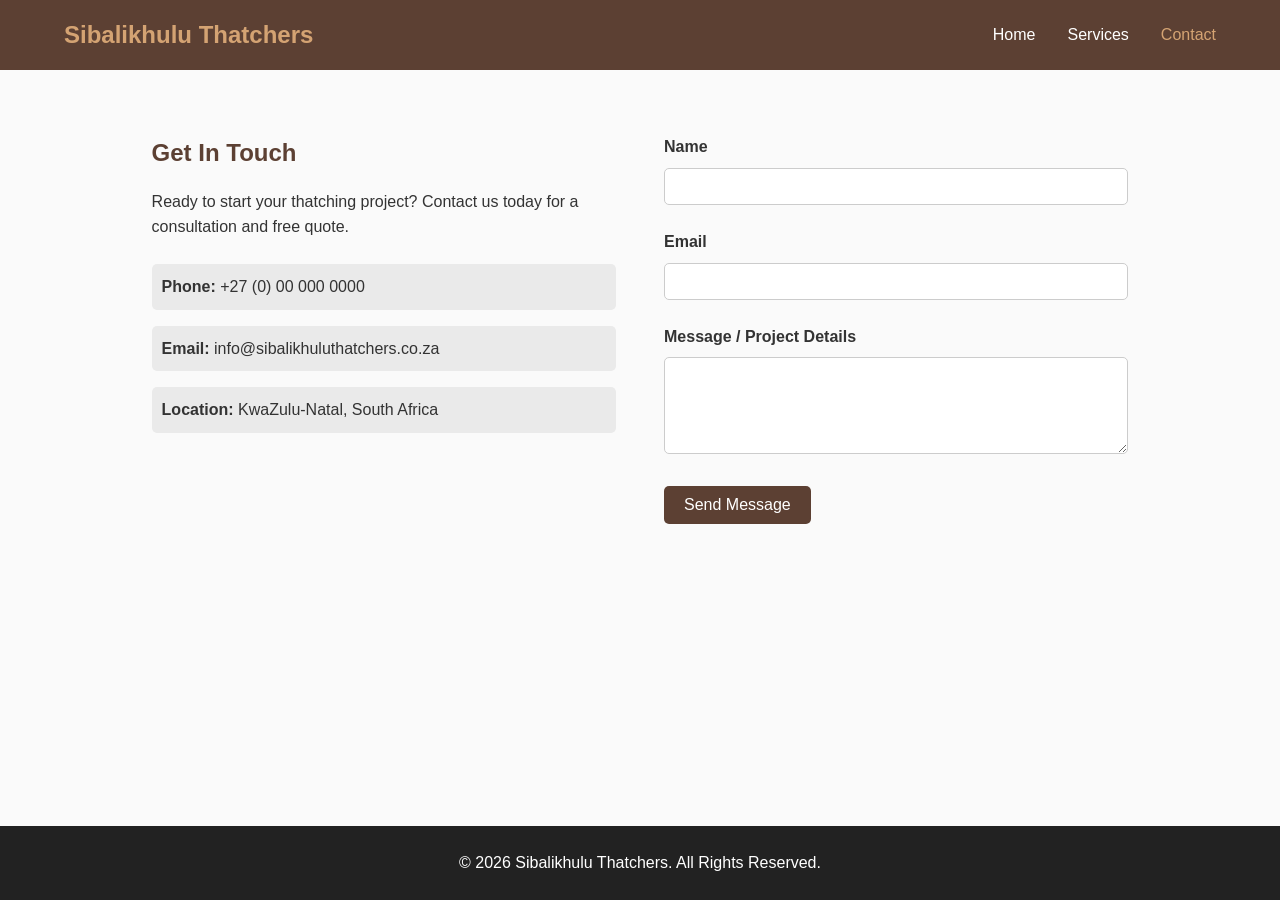
==== contact.html @ 95183551 "initial" ====
<!DOCTYPE html>
<html lang="en">
<head>
    <meta charset="UTF-8">
    <meta name="viewport" content="width=device-width, initial-scale=1.0">
    <title>Contact Us | Sibalikhulu Thatchers</title>
    <link rel="stylesheet" href="css/shared.css">
    <link rel="stylesheet" href="css/contact.css">
</head>
<body>
    <header>
        <nav class="navbar">
            <a href="index.html" class="logo">Sibalikhulu Thatchers</a>
            <ul class="nav-links">
                <li><a href="index.html">Home</a></li>
                <li><a href="services.html">Services</a></li>
                <li><a href="contact.html" class="active">Contact</a></li>
            </ul>
            <div class="burger">
                <div class="line1"></div>
                <div class="line2"></div>
                <div class="line3"></div>
            </div>
        </nav>
    </header>

    <main class="contact-container">
        <div class="contact-info">
            <h2>Get In Touch</h2>
            <p>Ready to start your thatching project? Contact us today for a consultation and free quote.</p>
            <ul>
                <li><strong>Phone:</strong> +27 (0) 00 000 0000</li>
                <li><strong>Email:</strong> info@sibalikhuluthatchers.co.za</li>
                <li><strong>Location:</strong> KwaZulu-Natal, South Africa</li>
            </ul>
        </div>
        
        <div class="contact-form">
            <form action="#" method="POST">
                <div class="form-group">
                    <label for="name">Name</label>
                    <input type="text" id="name" name="name" required>
                </div>
                <div class="form-group">
                    <label for="email">Email</label>
                    <input type="email" id="email" name="email" required>
                </div>
                <div class="form-group">
                    <label for="message">Message / Project Details</label>
                    <textarea id="message" name="message" rows="5" required></textarea>
                </div>
                <button type="submit" class="submit-btn">Send Message</button>
            </form>
        </div>
    </main>

    <footer>
        <p>&copy; 2026 Sibalikhulu Thatchers. All Rights Reserved.</p>
    </footer>

    <script>
        const burger = document.querySelector('.burger');
        const nav = document.querySelector('.nav-links');
        burger.addEventListener('click', () => {
            nav.classList.toggle('nav-active');
            burger.classList.toggle('toggle');
        });
    </script>
</body>
</html>
---- css/shared.css ----
/* css/shared.css */
:root {
    --primary-color: #5C4033; /* Dark Brown */
    --secondary-color: #D4A373; /* Thatch Gold */
    --bg-color: #FAFAFA;
    --text-color: #333333;
    --white: #FFFFFF;
}

* {
    margin: 0;
    padding: 0;
    box-sizing: border-box;
    font-family: 'Segoe UI', Tahoma, Geneva, Verdana, sans-serif;
}

body {
    background-color: var(--bg-color);
    color: var(--text-color);
    line-height: 1.6;
    display: flex;
    flex-direction: column;
    min-height: 100vh;
}

/* Navbar */
header {
    background-color: var(--primary-color);
    color: var(--white);
    padding: 1rem 5%;
    position: sticky;
    top: 0;
    z-index: 1000;
}

.navbar {
    display: flex;
    justify-content: space-between;
    align-items: center;
}

.logo {
    font-size: 1.5rem;
    font-weight: bold;
    color: var(--secondary-color);
    text-decoration: none;
}

.nav-links {
    list-style: none;
    display: flex;
    gap: 2rem;
}

.nav-links li a {
    color: var(--white);
    text-decoration: none;
    font-weight: 500;
    transition: color 0.3s;
}

.nav-links li a:hover,
.nav-links li a.active {
    color: var(--secondary-color);
}

/* Burger Menu */
.burger {
    display: none;
    cursor: pointer;
}

.burger div {
    width: 25px;
    height: 3px;
    background-color: var(--white);
    margin: 5px;
    transition: all 0.3s ease;
}

/* Footer */
footer {
    background-color: #222;
    color: var(--white);
    text-align: center;
    padding: 1.5rem;
    margin-top: auto;
}

/* Mobile Responsiveness */
@media screen and (max-width: 768px) {
    .nav-links {
        position: absolute;
        right: 0px;
        height: 100vh;
        top: 60px;
        background-color: var(--primary-color);
        display: flex;
        flex-direction: column;
        align-items: center;
        width: 50%;
        transform: translateX(100%);
        transition: transform 0.4s ease-in;
    }

    .nav-links li {
        margin-top: 2rem;
    }

    .burger {
        display: block;
    }

    .nav-active {
        transform: translateX(0%);
    }

    .toggle .line1 {
        transform: rotate(-45deg) translate(-5px, 6px);
    }
    .toggle .line2 {
        opacity: 0;
    }
    .toggle .line3 {
        transform: rotate(45deg) translate(-5px, -6px);
    }
}
---- css/contact.css ----
/* css/contact.css */
.contact-container {
    display: flex;
    flex-wrap: wrap;
    gap: 3rem;
    padding: 4rem 5%;
    max-width: 1200px;
    margin: 0 auto;
}

.contact-info, .contact-form {
    flex: 1;
    min-width: 300px;
}

.contact-info h2 {
    color: var(--primary-color);
    margin-bottom: 1rem;
}

.contact-info p {
    margin-bottom: 1.5rem;
}

.contact-info ul {
    list-style: none;
}

.contact-info li {
    margin-bottom: 1rem;
    padding: 10px;
    background: #EAEAEA;
    border-radius: 5px;
}

.form-group {
    margin-bottom: 1.5rem;
}

.form-group label {
    display: block;
    margin-bottom: 0.5rem;
    font-weight: bold;
}

.form-group input,
.form-group textarea {
    width: 100%;
    padding: 10px;
    border: 1px solid #ccc;
    border-radius: 5px;
    font-family: inherit;
}

.submit-btn {
    background-color: var(--primary-color);
    color: var(--white);
    padding: 10px 20px;
    border: none;
    border-radius: 5px;
    cursor: pointer;
    font-size: 1rem;
    transition: background 0.3s;
}

.submit-btn:hover {
    background-color: var(--secondary-color);
    color: var(--primary-color);
}
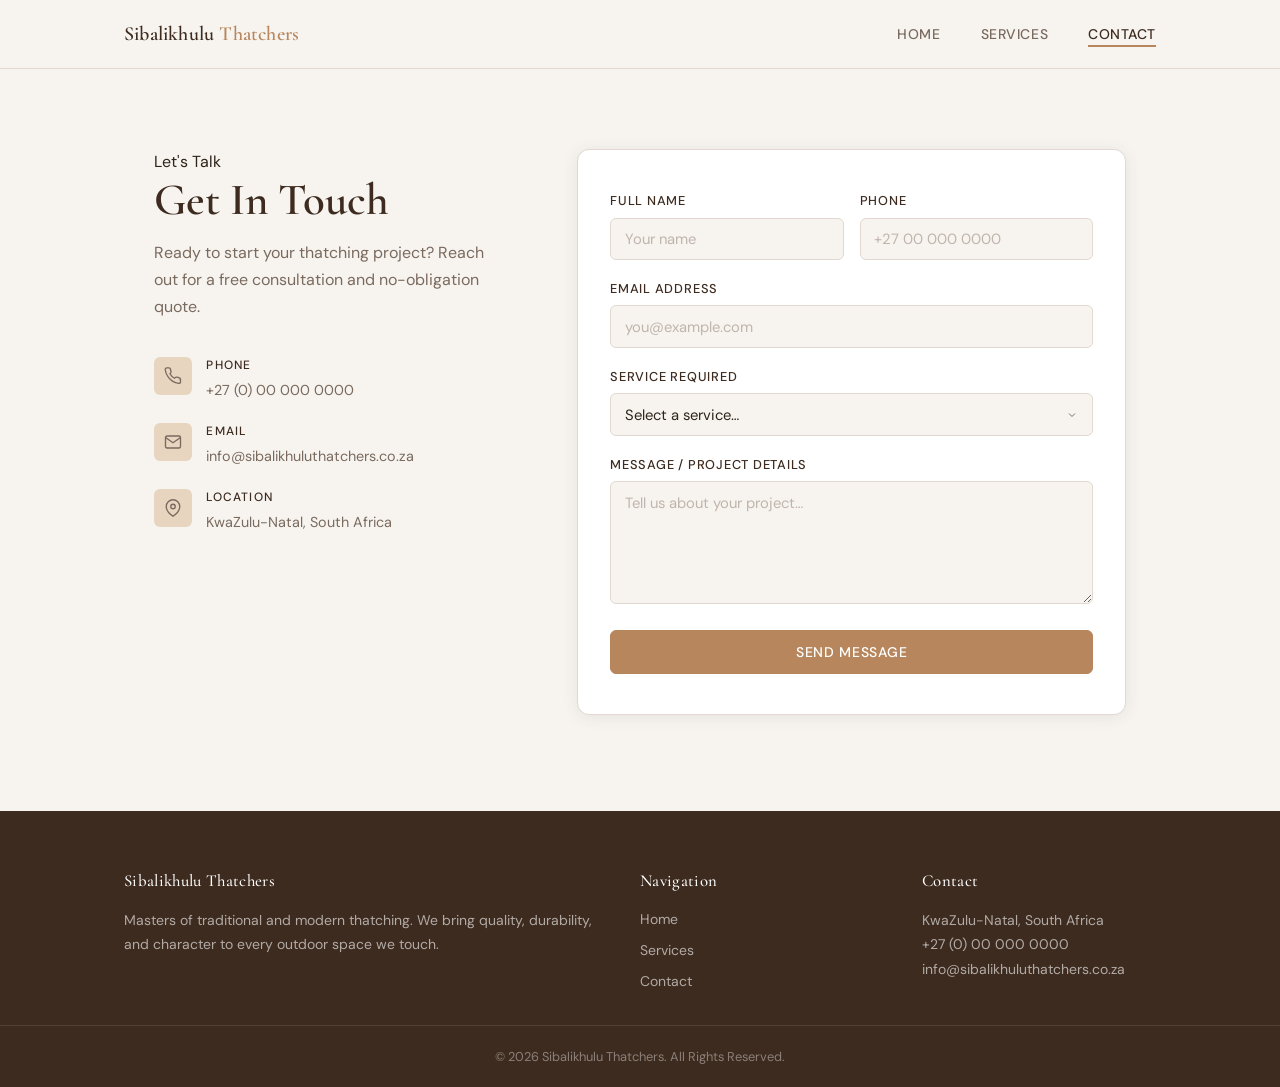
==== commit 757fb0cb: "updated ui" ====
--- a/contact.html
+++ b/contact.html
@@ -1,70 +1,96 @@
 <!DOCTYPE html>
 <html lang="en">
 <head>
-    <meta charset="UTF-8">
-    <meta name="viewport" content="width=device-width, initial-scale=1.0">
-    <title>Contact Us | Sibalikhulu Thatchers</title>
-    <link rel="stylesheet" href="css/shared.css">
-    <link rel="stylesheet" href="css/contact.css">
+  <meta charset="UTF-8">
+  <meta name="viewport" content="width=device-width, initial-scale=1.0">
+  <title>Contact Us | Sibalikhulu Thatchers</title>
+  <meta name="description" content="Get in touch with Sibalikhulu Thatchers for a free quote on rondavels, lapas, gazebos, and thatched structures in KwaZulu-Natal.">
+  <link rel="preconnect" href="https://fonts.googleapis.com">
+  <link rel="preconnect" href="https://fonts.gstatic.com" crossorigin>
+  <link href="https://fonts.googleapis.com/css2?family=Cormorant+Garamond:ital,wght@0,400;0,500;0,600;1,400&family=DM+Sans:wght@300;400;500&display=swap" rel="stylesheet">
+  <link rel="stylesheet" href="css/shared.css">
+  <link rel="stylesheet" href="css/contact.css">
 </head>
 <body>
-    <header>
-        <nav class="navbar">
-            <a href="index.html" class="logo">Sibalikhulu Thatchers</a>
-            <ul class="nav-links">
-                <li><a href="index.html">Home</a></li>
-                <li><a href="services.html">Services</a></li>
-                <li><a href="contact.html" class="active">Contact</a></li>
-            </ul>
-            <div class="burger">
-                <div class="line1"></div>
-                <div class="line2"></div>
-                <div class="line3"></div>
+
+  <main>
+
+    <section class="contact-wrap">
+      <div class="contact-info">
+        <p class="section-label">Let's Talk</p>
+        <h1>Get In Touch</h1>
+        <p class="contact-intro">Ready to start your thatching project? Reach out for a free consultation and no-obligation quote.</p>
+
+        <ul class="contact-details">
+          <li>
+            <span class="detail-icon">
+              <svg width="18" height="18" viewBox="0 0 24 24" fill="none" stroke="currentColor" stroke-width="1.8"><path d="M22 16.92v3a2 2 0 0 1-2.18 2 19.79 19.79 0 0 1-8.63-3.07A19.5 19.5 0 0 1 4.69 12a19.79 19.79 0 0 1-3.07-8.67A2 2 0 0 1 3.6 1.2h3a2 2 0 0 1 2 1.72 12.84 12.84 0 0 0 .7 2.81 2 2 0 0 1-.45 2.11L7.91 9a16 16 0 0 0 6 6l1.17-.93a2 2 0 0 1 2.11-.45 12.84 12.84 0 0 0 2.81.7A2 2 0 0 1 21.73 16.92z"/></svg>
+            </span>
+            <div>
+              <strong>Phone</strong>
+              <span>+27 (0) 00 000 0000</span>
             </div>
-        </nav>
-    </header>
+          </li>
+          <li>
+            <span class="detail-icon">
+              <svg width="18" height="18" viewBox="0 0 24 24" fill="none" stroke="currentColor" stroke-width="1.8"><path d="M4 4h16c1.1 0 2 .9 2 2v12c0 1.1-.9 2-2 2H4c-1.1 0-2-.9-2-2V6c0-1.1.9-2 2-2z"/><polyline points="22,6 12,13 2,6"/></svg>
+            </span>
+            <div>
+              <strong>Email</strong>
+              <span>info@sibalikhuluthatchers.co.za</span>
+            </div>
+          </li>
+          <li>
+            <span class="detail-icon">
+              <svg width="18" height="18" viewBox="0 0 24 24" fill="none" stroke="currentColor" stroke-width="1.8"><path d="M21 10c0 7-9 13-9 13s-9-6-9-13a9 9 0 0 1 18 0z"/><circle cx="12" cy="10" r="3"/></svg>
+            </span>
+            <div>
+              <strong>Location</strong>
+              <span>KwaZulu-Natal, South Africa</span>
+            </div>
+          </li>
+        </ul>
+      </div>
 
-    <main class="contact-container">
-        <div class="contact-info">
-            <h2>Get In Touch</h2>
-            <p>Ready to start your thatching project? Contact us today for a consultation and free quote.</p>
-            <ul>
-                <li><strong>Phone:</strong> +27 (0) 00 000 0000</li>
-                <li><strong>Email:</strong> info@sibalikhuluthatchers.co.za</li>
-                <li><strong>Location:</strong> KwaZulu-Natal, South Africa</li>
-            </ul>
-        </div>
-        
-        <div class="contact-form">
-            <form action="#" method="POST">
-                <div class="form-group">
-                    <label for="name">Name</label>
-                    <input type="text" id="name" name="name" required>
-                </div>
-                <div class="form-group">
-                    <label for="email">Email</label>
-                    <input type="email" id="email" name="email" required>
-                </div>
-                <div class="form-group">
-                    <label for="message">Message / Project Details</label>
-                    <textarea id="message" name="message" rows="5" required></textarea>
-                </div>
-                <button type="submit" class="submit-btn">Send Message</button>
-            </form>
-        </div>
-    </main>
+      <div class="contact-form-wrap">
+        <form class="contact-form" action="#" method="POST" novalidate>
+          <div class="form-row">
+            <div class="form-group">
+              <label for="name">Full Name</label>
+              <input type="text" id="name" name="name" placeholder="Your name" required>
+            </div>
+            <div class="form-group">
+              <label for="phone">Phone</label>
+              <input type="tel" id="phone" name="phone" placeholder="+27 00 000 0000">
+            </div>
+          </div>
+          <div class="form-group">
+            <label for="email">Email Address</label>
+            <input type="email" id="email" name="email" placeholder="you@example.com" required>
+          </div>
+          <div class="form-group">
+            <label for="service">Service Required</label>
+            <select id="service" name="service">
+              <option value="" disabled selected>Select a service…</option>
+              <option>Rondavel Construction</option>
+              <option>Lapa / Gazebo</option>
+              <option>New Build</option>
+              <option>Maintenance &amp; Repairs</option>
+              <option>Lodge / Commercial</option>
+              <option>Other</option>
+            </select>
+          </div>
+          <div class="form-group">
+            <label for="message">Message / Project Details</label>
+            <textarea id="message" name="message" rows="5" placeholder="Tell us about your project…" required></textarea>
+          </div>
+          <button type="submit" class="btn submit-btn">Send Message</button>
+        </form>
+      </div>
+    </section>
 
-    <footer>
-        <p>&copy; 2026 Sibalikhulu Thatchers. All Rights Reserved.</p>
-    </footer>
+  </main>
 
-    <script>
-        const burger = document.querySelector('.burger');
-        const nav = document.querySelector('.nav-links');
-        burger.addEventListener('click', () => {
-            nav.classList.toggle('nav-active');
-            burger.classList.toggle('toggle');
-        });
-    </script>
+  <script src="js/layout.js"></script>
 </body>
 </html>
--- a/css/shared.css
+++ b/css/shared.css
@@ -1,127 +1,252 @@
-/* css/shared.css */
+@import url('https://fonts.googleapis.com/css2?family=Cormorant+Garamond:ital,wght@0,400;0,500;0,600;1,400&family=DM+Sans:wght@300;400;500&display=swap');
+
 :root {
-    --primary-color: #5C4033; /* Dark Brown */
-    --secondary-color: #D4A373; /* Thatch Gold */
-    --bg-color: #FAFAFA;
-    --text-color: #333333;
-    --white: #FFFFFF;
-}
-
-* {
-    margin: 0;
-    padding: 0;
-    box-sizing: border-box;
-    font-family: 'Segoe UI', Tahoma, Geneva, Verdana, sans-serif;
-}
+  --primary:   #3d2b1f;   /* deep charcoal-brown, used sparingly */
+  --accent:    #b8865c;   /* warm amber – lighter than old gold */
+  --accent-lt: #e8d5c0;   /* blush sand */
+  --bg:        #f7f4f0;   /* off-white warm */
+  --surface:   #ffffff;
+  --text:      #2e2319;
+  --muted:     #7a6a5e;
+  --border:    #e2d8cf;
+
+  --serif: 'Cormorant Garamond', Georgia, serif;
+  --sans:  'DM Sans', system-ui, sans-serif;
+
+  --nav-h: 68px;
+  --r: 6px;
+  --shadow: 0 2px 16px rgba(61,43,31,.09);
+  --transition: 0.25s ease;
+}
+
+*, *::before, *::after { box-sizing: border-box; margin: 0; padding: 0; }
+
+html { scroll-behavior: smooth;
+overflow-x: hidden; }
 
 body {
-    background-color: var(--bg-color);
-    color: var(--text-color);
-    line-height: 1.6;
-    display: flex;
+  font-family: var(--sans);
+  background: var(--bg);
+  color: var(--text);
+  line-height: 1.65;
+  font-size: 16px;
+  display: flex;
+  flex-direction: column;
+  min-height: 100vh;
+}
+
+main { flex: 1; }
+
+img { display: block; max-width: 100%; }
+
+a { color: inherit; text-decoration: none; }
+
+/* ── HEADER ─────────────────────────────────── */
+header {
+  position: sticky;
+  top: 0;
+  z-index: 100;
+  background: rgba(247, 244, 240, 0.94);
+  backdrop-filter: blur(10px);
+  -webkit-backdrop-filter: blur(10px);
+  border-bottom: 1px solid var(--border);
+  transition: box-shadow var(--transition);
+}
+
+header.scrolled { box-shadow: 0 2px 20px rgba(61,43,31,.12); }
+
+.navbar {
+  max-width: 1160px;
+  margin: 0 auto;
+  padding: 0 5%;
+  height: var(--nav-h);
+  display: flex;
+  align-items: center;
+  justify-content: space-between;
+}
+
+.logo {
+  font-family: var(--serif);
+  font-size: 1.25rem;
+  font-weight: 600;
+  color: var(--primary);
+  letter-spacing: .01em;
+  line-height: 1.2;
+}
+
+.logo span { color: var(--accent); }
+
+.nav-links {
+  list-style: none;
+  display: flex;
+  gap: 2.5rem;
+}
+
+.nav-links a {
+  font-size: .875rem;
+  font-weight: 500;
+  color: var(--muted);
+  letter-spacing: .04em;
+  text-transform: uppercase;
+  position: relative;
+  padding-bottom: 2px;
+  transition: color var(--transition);
+}
+
+.nav-links a::after {
+  content: '';
+  position: absolute;
+  bottom: -2px; left: 0;
+  width: 0; height: 1.5px;
+  background: var(--accent);
+  transition: width var(--transition);
+}
+
+.nav-links a:hover,
+.nav-links a.active { color: var(--primary); }
+
+.nav-links a:hover::after,
+.nav-links a.active::after { width: 100%; }
+
+/* ── BURGER ─────────────────────────────────── */
+.burger {
+  display: none;
+  flex-direction: column;
+  gap: 5px;
+  cursor: pointer;
+  padding: 4px;
+}
+
+.burger span {
+  display: block;
+  width: 22px;
+  height: 2px;
+  background: var(--primary);
+  border-radius: 2px;
+  transition: all .3s ease;
+}
+
+.burger.open span:nth-child(1) { transform: translateY(7px) rotate(45deg); }
+.burger.open span:nth-child(2) { opacity: 0; transform: scaleX(0); }
+.burger.open span:nth-child(3) { transform: translateY(-7px) rotate(-45deg); }
+
+/* ── FOOTER ─────────────────────────────────── */
+footer {
+  background: var(--primary);
+  color: rgba(255,255,255,.75);
+  font-size: .875rem;
+}
+
+.footer-inner {
+  max-width: 1160px;
+  margin: 0 auto;
+  padding: 3.5rem 5% 2rem;
+  display: grid;
+  grid-template-columns: 2fr 1fr 1fr;
+  gap: 3rem;
+}
+
+.footer-col h4 {
+  font-family: var(--serif);
+  font-size: 1.05rem;
+  font-weight: 500;
+  color: #fff;
+  margin-bottom: .85rem;
+  letter-spacing: .02em;
+}
+
+.footer-col p { line-height: 1.75; color: rgba(255,255,255,.6); }
+
+.footer-col ul { list-style: none; }
+
+.footer-col ul li + li { margin-top: .5rem; }
+
+.footer-col ul a {
+  color: rgba(255,255,255,.6);
+  transition: color var(--transition);
+}
+
+.footer-col ul a:hover { color: var(--accent-lt); }
+
+.footer-bottom {
+  border-top: 1px solid rgba(255,255,255,.1);
+  text-align: center;
+  padding: 1.25rem 5%;
+  font-size: .8rem;
+  color: rgba(255,255,255,.4);
+}
+
+/* ── SHARED UTILITY ──────────────────────────── */
+.btn {
+  display: inline-block;
+  padding: .75rem 1.75rem;
+  background: var(--accent);
+  color: #fff;
+  font-family: var(--sans);
+  font-size: .875rem;
+  font-weight: 500;
+  letter-spacing: .05em;
+  text-transform: uppercase;
+  border-radius: var(--r);
+  border: 1.5px solid var(--accent);
+  transition: background var(--transition), color var(--transition);
+  cursor: pointer;
+}
+
+.btn:hover {
+  background: transparent;
+  color: var(--accent);
+}
+
+.btn-ghost {
+  background: transparent;
+  color: #fff;
+  border-color: rgba(255,255,255,.6);
+}
+
+.btn-ghost:hover {
+  background: #fff;
+  color: var(--primary);
+  border-color: #fff;
+}
+
+/* ── MOBILE ──────────────────────────────────── */
+@media (max-width: 768px) {
+  .burger { display: flex; }
+
+  .nav-links {
+    position: fixed;
+    top: var(--nav-h);
+    right: 0;
+    width: 260px;
+    height: calc(100vh - var(--nav-h));
+    background: var(--surface);
     flex-direction: column;
-    min-height: 100vh;
-}
-
-/* Navbar */
-header {
-    background-color: var(--primary-color);
-    color: var(--white);
-    padding: 1rem 5%;
-    position: sticky;
-    top: 0;
-    z-index: 1000;
-}
-
-.navbar {
-    display: flex;
-    justify-content: space-between;
-    align-items: center;
-}
-
-.logo {
-    font-size: 1.5rem;
-    font-weight: bold;
-    color: var(--secondary-color);
-    text-decoration: none;
-}
-
-.nav-links {
-    list-style: none;
-    display: flex;
+    gap: 0;
+    padding: 1rem 0;
+    box-shadow: -4px 0 24px rgba(61,43,31,.12);
+    transform: translateX(100%);
+    transition: transform .35s ease;
+    overflow-y: auto;
+  }
+
+  .nav-links.open { transform: translateX(0); }
+
+  .nav-links li { border-bottom: 1px solid var(--border); }
+
+  .nav-links a {
+    display: block;
+    padding: 1rem 1.5rem;
+    font-size: .9rem;
+    text-transform: uppercase;
+    letter-spacing: .04em;
+  }
+
+  .nav-links a::after { display: none; }
+
+  .footer-inner {
+    grid-template-columns: 1fr;
     gap: 2rem;
-}
-
-.nav-links li a {
-    color: var(--white);
-    text-decoration: none;
-    font-weight: 500;
-    transition: color 0.3s;
-}
-
-.nav-links li a:hover,
-.nav-links li a.active {
-    color: var(--secondary-color);
-}
-
-/* Burger Menu */
-.burger {
-    display: none;
-    cursor: pointer;
-}
-
-.burger div {
-    width: 25px;
-    height: 3px;
-    background-color: var(--white);
-    margin: 5px;
-    transition: all 0.3s ease;
-}
-
-/* Footer */
-footer {
-    background-color: #222;
-    color: var(--white);
-    text-align: center;
-    padding: 1.5rem;
-    margin-top: auto;
-}
-
-/* Mobile Responsiveness */
-@media screen and (max-width: 768px) {
-    .nav-links {
-        position: absolute;
-        right: 0px;
-        height: 100vh;
-        top: 60px;
-        background-color: var(--primary-color);
-        display: flex;
-        flex-direction: column;
-        align-items: center;
-        width: 50%;
-        transform: translateX(100%);
-        transition: transform 0.4s ease-in;
-    }
-
-    .nav-links li {
-        margin-top: 2rem;
-    }
-
-    .burger {
-        display: block;
-    }
-
-    .nav-active {
-        transform: translateX(0%);
-    }
-
-    .toggle .line1 {
-        transform: rotate(-45deg) translate(-5px, 6px);
-    }
-    .toggle .line2 {
-        opacity: 0;
-    }
-    .toggle .line3 {
-        transform: rotate(45deg) translate(-5px, -6px);
-    }
+    padding-bottom: 2rem;
+  }
 }
--- a/css/contact.css
+++ b/css/contact.css
@@ -1,69 +1,151 @@
-/* css/contact.css */
-.contact-container {
-    display: flex;
-    flex-wrap: wrap;
-    gap: 3rem;
-    padding: 4rem 5%;
-    max-width: 1200px;
-    margin: 0 auto;
+/* ── CONTACT LAYOUT ────────────────────────── */
+.contact-wrap {
+  max-width: 1100px;
+  margin: 0 auto;
+  padding: 5rem 5% 6rem;
+  display: grid;
+  grid-template-columns: 1fr 1.6fr;
+  gap: 5rem;
+  align-items: start;
 }
 
-.contact-info, .contact-form {
-    flex: 1;
-    min-width: 300px;
+/* ── INFO PANEL ────────────────────────────── */
+.contact-info h1 {
+  font-family: var(--serif);
+  font-size: clamp(2rem, 4vw, 2.8rem);
+  font-weight: 600;
+  color: var(--primary);
+  margin-bottom: .75rem;
+  line-height: 1.15;
 }
 
-.contact-info h2 {
-    color: var(--primary-color);
-    margin-bottom: 1rem;
+.contact-intro {
+  color: var(--muted);
+  line-height: 1.7;
+  margin-bottom: 2.25rem;
 }
 
-.contact-info p {
-    margin-bottom: 1.5rem;
+.contact-details {
+  list-style: none;
+  display: flex;
+  flex-direction: column;
+  gap: 1.25rem;
 }
 
-.contact-info ul {
-    list-style: none;
+.contact-details li {
+  display: flex;
+  align-items: flex-start;
+  gap: .9rem;
 }
 
-.contact-info li {
-    margin-bottom: 1rem;
-    padding: 10px;
-    background: #EAEAEA;
-    border-radius: 5px;
+.detail-icon {
+  width: 38px;
+  height: 38px;
+  min-width: 38px;
+  background: var(--accent-lt);
+  border-radius: var(--r);
+  display: flex;
+  align-items: center;
+  justify-content: center;
+  color: var(--accent);
+  margin-top: 1px;
+}
+
+.contact-details li div {
+  display: flex;
+  flex-direction: column;
+  gap: .15rem;
+}
+
+.contact-details strong {
+  font-size: .75rem;
+  font-weight: 500;
+  letter-spacing: .1em;
+  text-transform: uppercase;
+  color: var(--primary);
+}
+
+.contact-details span { font-size: .9rem; color: var(--muted); }
+
+/* ── FORM ──────────────────────────────────── */
+.contact-form-wrap {
+  background: var(--surface);
+  border: 1px solid var(--border);
+  border-radius: calc(var(--r) * 2);
+  padding: 2.5rem 2rem;
+  box-shadow: var(--shadow);
+}
+
+.form-row {
+  display: grid;
+  grid-template-columns: 1fr 1fr;
+  gap: 1rem;
 }
 
 .form-group {
-    margin-bottom: 1.5rem;
+  display: flex;
+  flex-direction: column;
+  gap: .4rem;
+  margin-bottom: 1.1rem;
 }
 
 .form-group label {
-    display: block;
-    margin-bottom: 0.5rem;
-    font-weight: bold;
+  font-size: .8rem;
+  font-weight: 500;
+  letter-spacing: .06em;
+  text-transform: uppercase;
+  color: var(--primary);
 }
 
 .form-group input,
+.form-group select,
 .form-group textarea {
-    width: 100%;
-    padding: 10px;
-    border: 1px solid #ccc;
-    border-radius: 5px;
-    font-family: inherit;
+  font-family: var(--sans);
+  font-size: .925rem;
+  color: var(--text);
+  background: var(--bg);
+  border: 1.5px solid var(--border);
+  border-radius: var(--r);
+  padding: .65rem .85rem;
+  outline: none;
+  transition: border-color var(--transition), box-shadow var(--transition);
+  -webkit-appearance: none;
+  appearance: none;
 }
 
-.submit-btn {
-    background-color: var(--primary-color);
-    color: var(--white);
-    padding: 10px 20px;
-    border: none;
-    border-radius: 5px;
-    cursor: pointer;
-    font-size: 1rem;
-    transition: background 0.3s;
+.form-group select {
+  background-image: url("data:image/svg+xml,%3Csvg xmlns='http://www.w3.org/2000/svg' width='12' height='12' viewBox='0 0 24 24' fill='none' stroke='%237a6a5e' stroke-width='2'%3E%3Cpolyline points='6 9 12 15 18 9'/%3E%3C/svg%3E");
+  background-repeat: no-repeat;
+  background-position: right .9rem center;
+  padding-right: 2.5rem;
+  cursor: pointer;
 }
 
-.submit-btn:hover {
-    background-color: var(--secondary-color);
-    color: var(--primary-color);
+.form-group input::placeholder,
+.form-group textarea::placeholder { color: #c0b4ab; }
+
+.form-group input:focus,
+.form-group select:focus,
+.form-group textarea:focus {
+  border-color: var(--accent);
+  box-shadow: 0 0 0 3px rgba(184,134,92,.15);
+  background: var(--surface);
+}
+
+.form-group textarea { resize: vertical; min-height: 120px; }
+
+.submit-btn { width: 100%; justify-content: center; margin-top: .5rem; }
+
+/* ── RESPONSIVE ────────────────────────────── */
+@media (max-width: 860px) {
+  .contact-wrap {
+    grid-template-columns: 1fr;
+    gap: 3rem;
+    padding-top: 3.5rem;
+  }
+}
+
+@media (max-width: 480px) {
+  .form-row { grid-template-columns: 1fr; }
+  .contact-form-wrap { padding: 1.75rem 1.25rem; }
 }
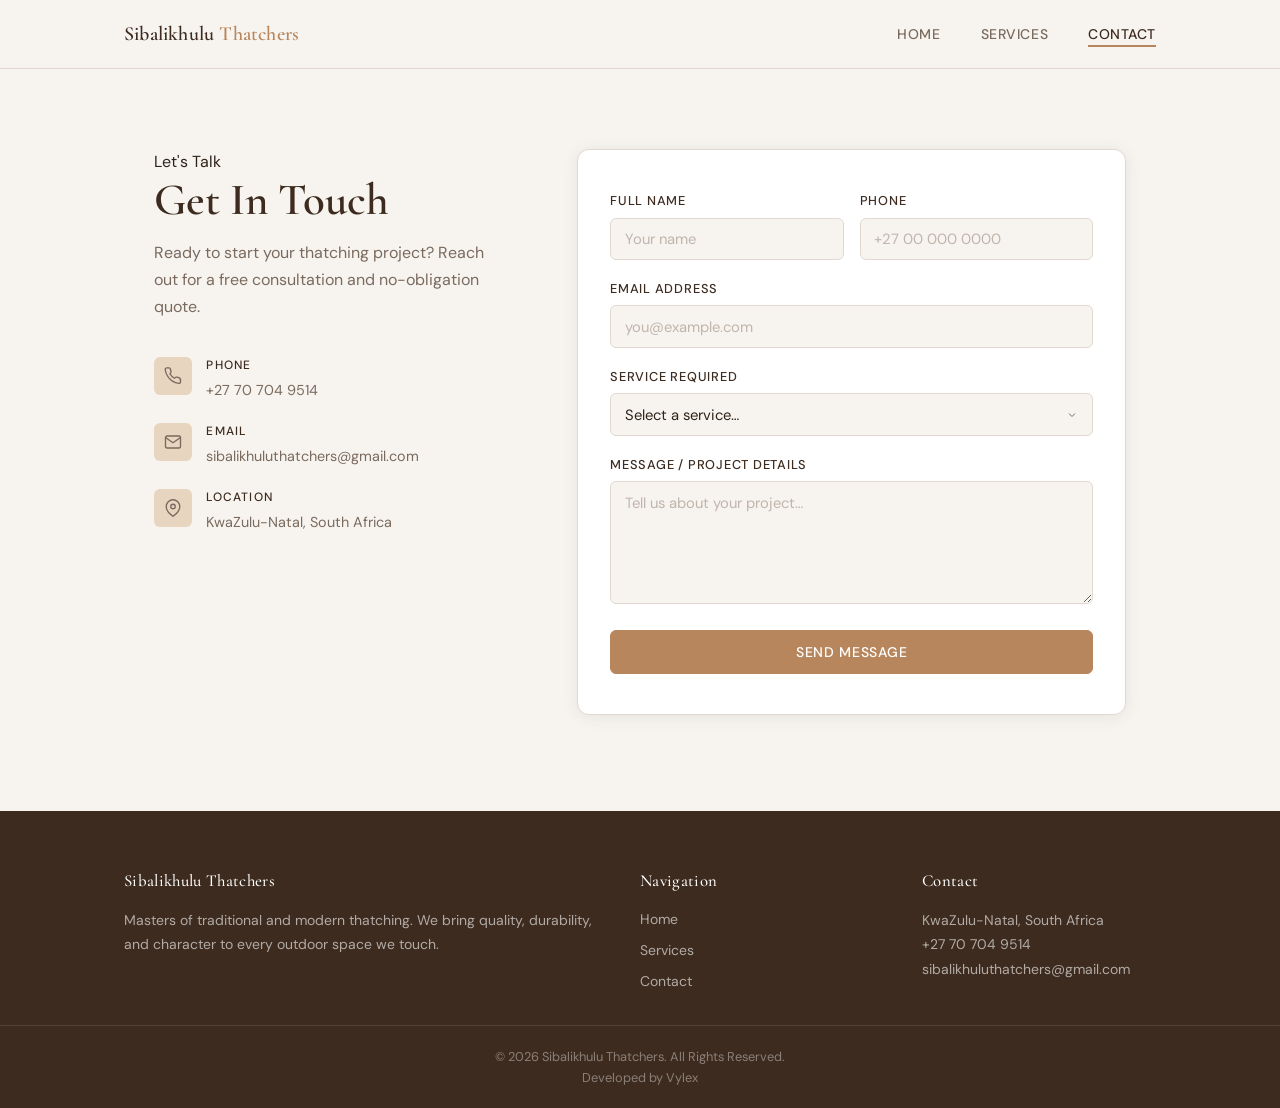
==== commit a7ea05d2: "updated contact information" ====
--- a/contact.html
+++ b/contact.html
@@ -28,7 +28,7 @@
             </span>
             <div>
               <strong>Phone</strong>
-              <span>+27 (0) 00 000 0000</span>
+              <span>+27 70 704 9514</span>
             </div>
           </li>
           <li>
@@ -37,7 +37,7 @@
             </span>
             <div>
               <strong>Email</strong>
-              <span>info@sibalikhuluthatchers.co.za</span>
+              <span>sibalikhuluthatchers@gmail.com</span>
             </div>
           </li>
           <li>
--- a/css/shared.css
+++ b/css/shared.css
@@ -21,8 +21,11 @@
 
 *, *::before, *::after { box-sizing: border-box; margin: 0; padding: 0; }
 
-html { scroll-behavior: smooth;
-overflow-x: hidden; }
+/* Ensure no horizontal overflow anywhere */
+body, html {
+  scroll-behavior: smooth;
+  overflow-x: hidden;
+}
 
 body {
   font-family: var(--sans);
@@ -209,17 +212,27 @@
   color: var(--primary);
   border-color: #fff;
 }
+/* ── GLOBAL RESETS ───────────────────────────── */
+/* Optional: force images to stay within container */
+img, video {
+  max-width: 100%;
+  height: auto;
+}
 
 /* ── MOBILE ──────────────────────────────────── */
 @media (max-width: 768px) {
-  .burger { display: flex; }
+  .burger { 
+    display: flex; 
+  }
 
   .nav-links {
     position: fixed;
     top: var(--nav-h);
     right: 0;
     width: 260px;
+    max-width: 100vw; /* prevent overflow */
     height: calc(100vh - var(--nav-h));
+    box-sizing: border-box;
     background: var(--surface);
     flex-direction: column;
     gap: 0;
@@ -228,11 +241,16 @@
     transform: translateX(100%);
     transition: transform .35s ease;
     overflow-y: auto;
-  }
-
-  .nav-links.open { transform: translateX(0); }
-
-  .nav-links li { border-bottom: 1px solid var(--border); }
+    -webkit-overflow-scrolling: touch; /* smooth scroll for iOS */
+  }
+
+  .nav-links.open { 
+    transform: translateX(0); 
+  }
+
+  .nav-links li { 
+    border-bottom: 1px solid var(--border); 
+  }
 
   .nav-links a {
     display: block;
@@ -242,7 +260,20 @@
     letter-spacing: .04em;
   }
 
-  .nav-links a::after { display: none; }
+  .nav-links a::after { 
+    display: none; 
+  }
+
+  .intro-inner, 
+  .snap-inner, 
+  .hero-content {
+    max-width: 100%; /* ensure no child content overflows */
+  }
+
+  .snap-grid {
+    gap: 1.5rem;
+    overflow-x: hidden;
+  }
 
   .footer-inner {
     grid-template-columns: 1fr;
